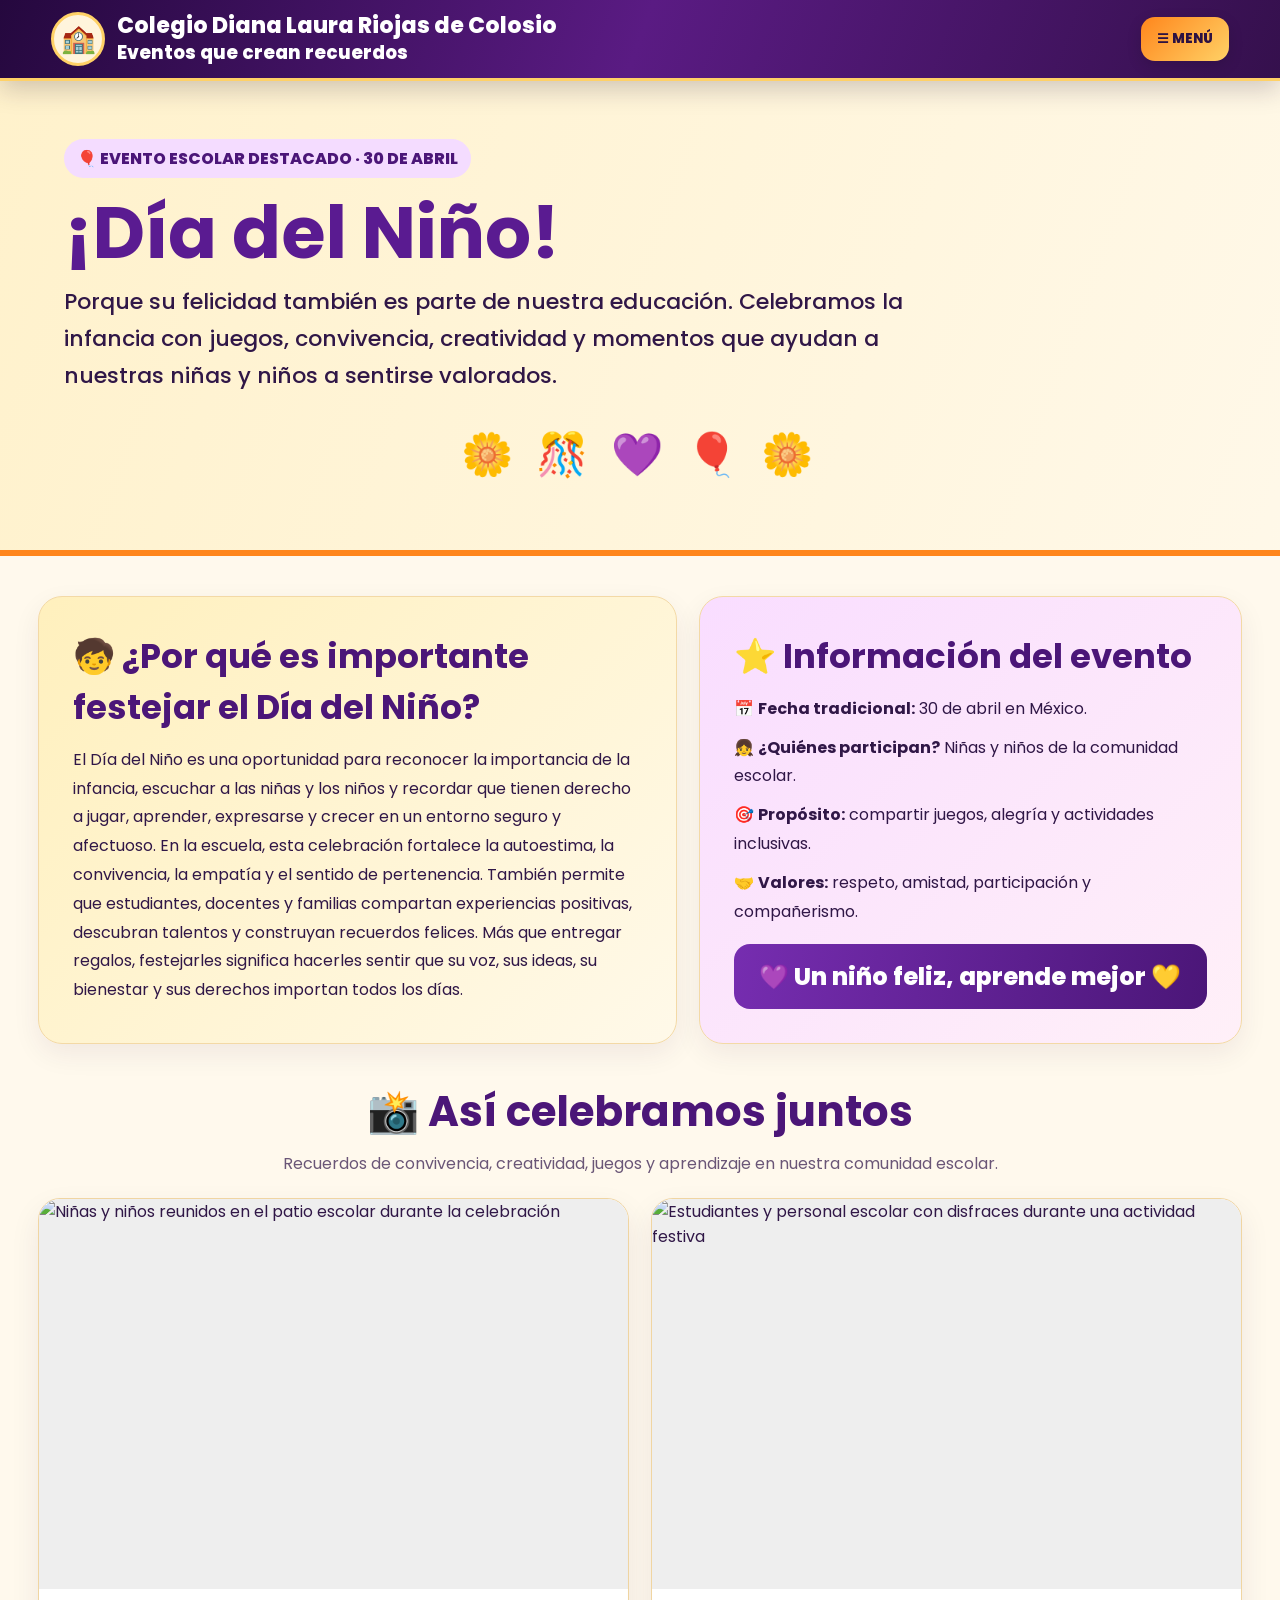
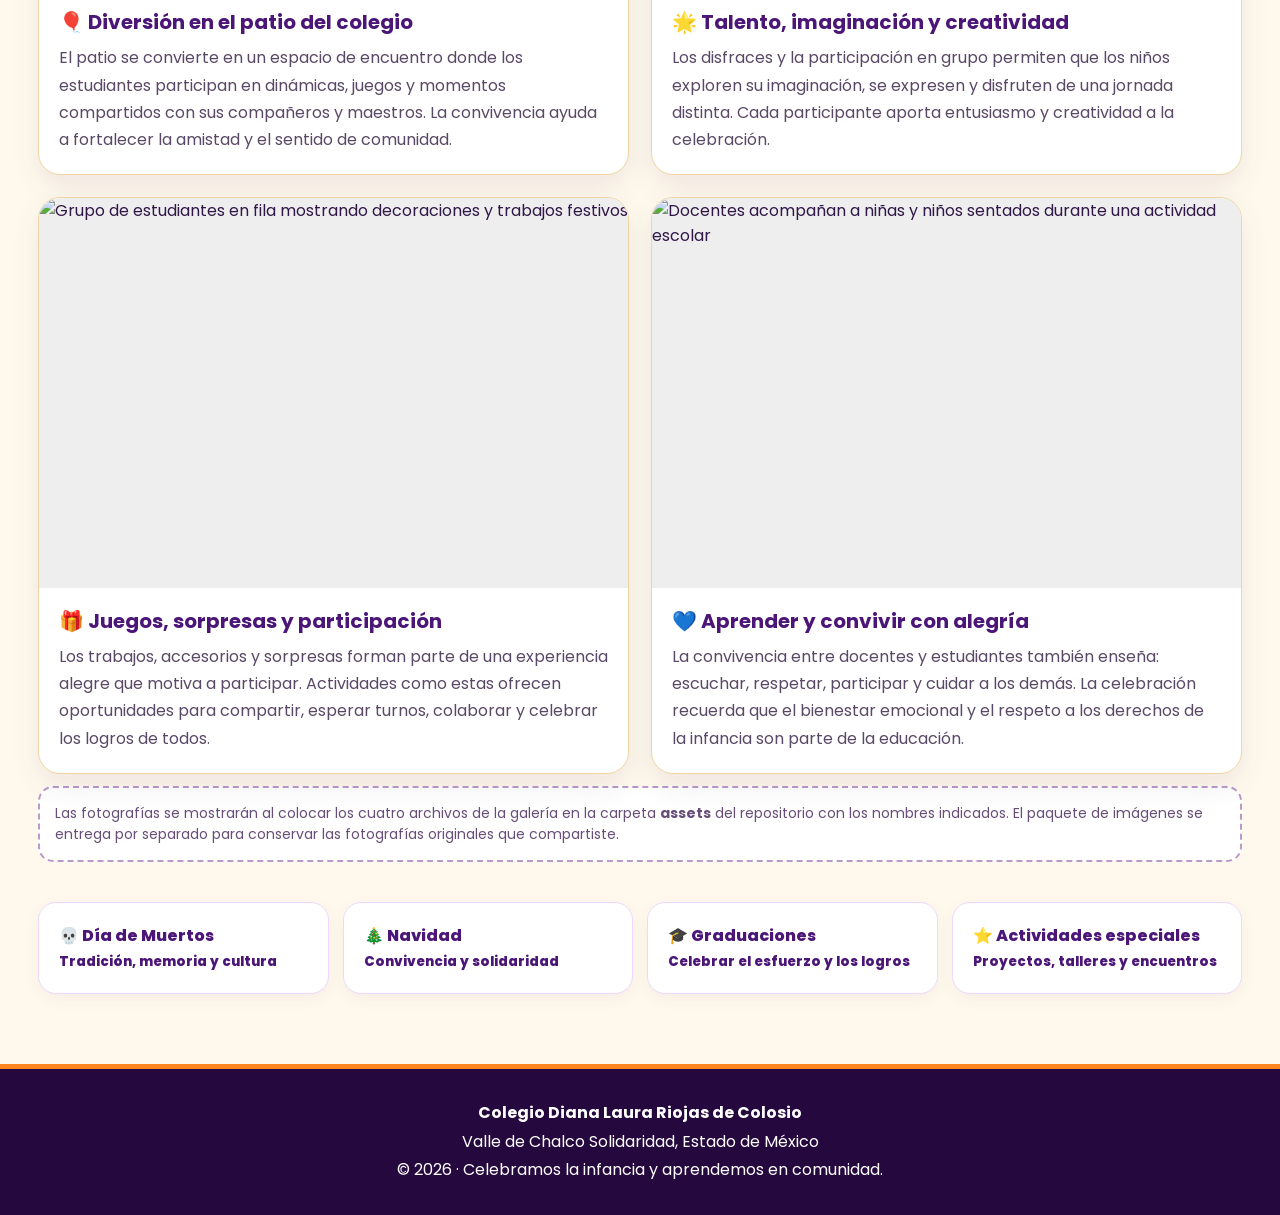
==== eventos.html @ a28da44f "Crear sección de eventos con Día del Niño y galería descriptiva" ====
<!DOCTYPE html>
<html lang="es">
<head>
<meta charset="UTF-8">
<meta name="viewport" content="width=device-width, initial-scale=1.0">
<meta name="description" content="Eventos escolares del Colegio Diana Laura Riojas de Colosio. Celebración del Día del Niño y actividades que fortalecen la convivencia.">
<title>Eventos escolares | Colegio Diana Laura Riojas de Colosio</title>
<link href="https://fonts.googleapis.com/css2?family=Poppins:wght@400;500;600;700;800&display=swap" rel="stylesheet">
<style>
:root{--morado:#4b1678;--morado2:#702db0;--naranja:#ff861c;--oro:#ffd166;--crema:#fff9ed;--texto:#301747}
*{box-sizing:border-box;margin:0;padding:0;font-family:Poppins,Arial,sans-serif;scroll-behavior:smooth}
body{background:var(--crema);color:var(--texto);overflow-x:hidden}
header{position:sticky;top:0;z-index:1000;display:flex;align-items:center;gap:16px;flex-wrap:wrap;padding:12px clamp(16px,4vw,55px);background:linear-gradient(110deg,#25083e,#5a1b83,#35104d);box-shadow:0 8px 24px #21153235;border-bottom:3px solid var(--oro)}
.brand{display:flex;align-items:center;gap:12px;color:white;font-weight:800;font-size:clamp(15px,2vw,22px);line-height:1.2;flex:1;min-width:200px}
.brand-mark{display:grid;place-items:center;width:54px;height:54px;border-radius:50%;background:#fff4dc;color:var(--morado);font-size:28px;border:3px solid var(--oro)}
.hamburger{border:0;border-radius:14px;padding:12px 16px;background:linear-gradient(135deg,var(--naranja),var(--oro));color:#2d1242;font-weight:800;cursor:pointer;box-shadow:0 5px 15px #0002}
nav{display:none;flex-basis:100%;align-items:stretch;gap:8px;padding:12px;background:#35104d;border:1px solid #ffffff30;border-radius:18px}
nav.open{display:flex;flex-direction:column}
nav>a,.dropbtn{display:block;width:100%;border:0;border-radius:10px;padding:12px 14px;text-align:left;text-decoration:none;color:white;background:transparent;font-weight:700;cursor:pointer}
nav>a:hover,.dropbtn:hover{background:#ffffff1c;color:var(--oro)}
.dropdown{position:relative}
.dropdown-content{display:none;background:#fffaf0;border:2px solid var(--oro);border-radius:12px;overflow:hidden;margin:4px 0 8px}
.dropdown-content.show{display:block}
.dropdown-content a{display:block;padding:11px 15px;text-decoration:none;color:#321849;font-weight:600}
.dropdown-content a:hover{background:#f4d9ff;color:#4b1678}
.hero{position:relative;overflow:hidden;padding:58px clamp(20px,5vw,70px) 64px;background:linear-gradient(110deg,#fff1c9ed,#fff8e8e8),url('https://images.pexels.com/photos/8613089/pexels-photo-8613089.jpeg?auto=compress&cs=tinysrgb&w=1800') center/cover;border-bottom:6px solid var(--naranja)}
.hero:after{content:"🌼 🎊 💜 🎈 🌼";display:block;text-align:center;font-size:clamp(25px,4vw,42px);margin-top:28px;letter-spacing:6px}
.kicker{display:inline-block;background:#f4dcff;color:var(--morado);padding:7px 13px;border-radius:999px;font-weight:800}
h1{font-size:clamp(38px,6vw,72px);line-height:1.05;color:#5a1b91;margin:17px 0 12px}
.hero p{font-size:clamp(17px,2vw,22px);max-width:850px;line-height:1.7;font-weight:500}
main{max-width:1500px;margin:auto;padding:30px clamp(14px,3vw,38px) 70px}
.event-intro{display:grid;grid-template-columns:minmax(0,1fr) minmax(280px,.85fr);gap:22px;margin:10px 0 28px}
.panel{border-radius:24px;padding:clamp(22px,3vw,34px);box-shadow:0 10px 28px #35104d12;border:1px solid #f3d9a6}
.panel h2{color:var(--morado);font-size:clamp(24px,3vw,34px);margin-bottom:13px}
.panel p,.panel li{line-height:1.8;font-size:16px}
.importancia{background:linear-gradient(135deg,#fff0bd,#fff9e9)}
.datos{background:linear-gradient(135deg,#f9ddff,#fff0f8)}
.datos ul{list-style:none;display:grid;gap:10px;margin-top:12px}
.slogan{margin-top:18px;padding:15px;text-align:center;background:linear-gradient(100deg,#762db0,#4b1678);color:white;border-radius:16px;font-size:clamp(18px,2vw,24px);font-weight:800}
.gallery-heading{text-align:center;margin:36px 0 22px}
.gallery-heading h2{font-size:clamp(28px,4vw,42px);color:var(--morado)}
.gallery-heading p{margin-top:8px;color:#6a5677}
.gallery{display:grid;grid-template-columns:repeat(2,minmax(0,1fr));gap:22px}
.photo-card{overflow:hidden;border-radius:22px;background:white;border:1px solid #f0d5a2;box-shadow:0 12px 30px #35104d14;transition:transform .25s,box-shadow .25s}
.photo-card:hover{transform:translateY(-5px);box-shadow:0 18px 36px #35104d25}
.photo-card img{display:block;width:100%;height:clamp(220px,32vw,390px);object-fit:cover;background:#eee}
.caption{padding:18px 20px 21px}
.caption h3{font-size:20px;color:var(--morado);margin-bottom:7px}
.caption p{line-height:1.7;color:#594866}
.event-placeholder{border:2px dashed #b99acb;background:#fff;border-radius:15px;padding:15px;color:#674d78;margin-top:12px;font-size:14px}
.more-events{margin-top:40px;display:grid;grid-template-columns:repeat(auto-fit,minmax(190px,1fr));gap:14px}
.more-events a{display:block;padding:20px;border-radius:18px;text-decoration:none;color:var(--morado);font-weight:800;background:#fff;border:1px solid #efd7ff;box-shadow:0 5px 16px #35104d0d}
.more-events a:hover{background:#f3e2ff}
footer{text-align:center;background:#25083e;color:#fff;padding:30px 18px;border-top:5px solid var(--naranja);line-height:1.8}
@media(max-width:760px){.event-intro{grid-template-columns:1fr}.gallery{grid-template-columns:1fr}.hero{padding-top:38px}.photo-card img{height:auto;max-height:440px;min-height:220px;object-fit:cover}}
</style>
</head>
<body>
<header>
  <div class="brand"><div class="brand-mark">🏫</div><div>Colegio Diana Laura Riojas de Colosio<br><small>Eventos que crean recuerdos</small></div></div>
  <button class="hamburger" id="hamburger" type="button" aria-expanded="false" onclick="toggleMainMenu()">☰ MENÚ</button>
  <nav id="mainNav" aria-label="Menú principal">
    <a href="index.html">🏠 Inicio</a>
    <div class="dropdown"><button class="dropbtn" type="button" onclick="toggleDrop('levelsMenu')">🎓 Niveles ▾</button>
      <div class="dropdown-content" id="levelsMenu"><a href="kinder.html">🎈 Kinder</a><a href="primaria.html">📚 Primaria</a><a href="secundaria.html">🎓 Secundaria</a></div>
    </div>
    <div class="dropdown"><button class="dropbtn" type="button" onclick="toggleDrop('eventsMenu')">🎉 Eventos ▾</button>
      <div class="dropdown-content show" id="eventsMenu"><a href="#dia-del-nino">🎉 Día del Niño</a><a href="#dia-de-muertos">💀 Día de Muertos</a><a href="#navidad">🎄 Navidad</a><a href="#graduaciones">🎓 Graduaciones</a><a href="#especiales">⭐ Actividades especiales</a></div>
    </div>
    <a href="#galeria">🖼️ Galería</a><a href="#contacto">✉️ Contacto</a>
  </nav>
</header>
<section class="hero" id="dia-del-nino">
  <span class="kicker">🎈 EVENTO ESCOLAR DESTACADO · 30 DE ABRIL</span>
  <h1>¡Día del Niño!</h1>
  <p>Porque su felicidad también es parte de nuestra educación. Celebramos la infancia con juegos, convivencia, creatividad y momentos que ayudan a nuestras niñas y niños a sentirse valorados.</p>
</section>
<main>
  <section class="event-intro">
    <article class="panel importancia">
      <h2>🧒 ¿Por qué es importante festejar el Día del Niño?</h2>
      <p>El Día del Niño es una oportunidad para reconocer la importancia de la infancia, escuchar a las niñas y los niños y recordar que tienen derecho a jugar, aprender, expresarse y crecer en un entorno seguro y afectuoso. En la escuela, esta celebración fortalece la autoestima, la convivencia, la empatía y el sentido de pertenencia. También permite que estudiantes, docentes y familias compartan experiencias positivas, descubran talentos y construyan recuerdos felices. Más que entregar regalos, festejarles significa hacerles sentir que su voz, sus ideas, su bienestar y sus derechos importan todos los días.</p>
    </article>
    <article class="panel datos">
      <h2>⭐ Información del evento</h2>
      <ul><li>📅 <strong>Fecha tradicional:</strong> 30 de abril en México.</li><li>👧 <strong>¿Quiénes participan?</strong> Niñas y niños de la comunidad escolar.</li><li>🎯 <strong>Propósito:</strong> compartir juegos, alegría y actividades inclusivas.</li><li>🤝 <strong>Valores:</strong> respeto, amistad, participación y compañerismo.</li></ul>
      <div class="slogan">💜 Un niño feliz, aprende mejor 💛</div>
    </article>
  </section>
  <section id="galeria">
    <div class="gallery-heading"><h2>📸 Así celebramos juntos</h2><p>Recuerdos de convivencia, creatividad, juegos y aprendizaje en nuestra comunidad escolar.</p></div>
    <div class="gallery">
      <article class="photo-card"><img src="assets/dia-nino-1.jpg" alt="Niñas y niños reunidos en el patio escolar durante la celebración" loading="lazy"><div class="caption"><h3>🎈 Diversión en el patio del colegio</h3><p>El patio se convierte en un espacio de encuentro donde los estudiantes participan en dinámicas, juegos y momentos compartidos con sus compañeros y maestros. La convivencia ayuda a fortalecer la amistad y el sentido de comunidad.</p></div></article>
      <article class="photo-card"><img src="assets/dia-nino-2.jpg" alt="Estudiantes y personal escolar con disfraces durante una actividad festiva" loading="lazy"><div class="caption"><h3>🌟 Talento, imaginación y creatividad</h3><p>Los disfraces y la participación en grupo permiten que los niños exploren su imaginación, se expresen y disfruten de una jornada distinta. Cada participante aporta entusiasmo y creatividad a la celebración.</p></div></article>
      <article class="photo-card"><img src="assets/dia-nino-3.jpg" alt="Grupo de estudiantes en fila mostrando decoraciones y trabajos festivos" loading="lazy"><div class="caption"><h3>🎁 Juegos, sorpresas y participación</h3><p>Los trabajos, accesorios y sorpresas forman parte de una experiencia alegre que motiva a participar. Actividades como estas ofrecen oportunidades para compartir, esperar turnos, colaborar y celebrar los logros de todos.</p></div></article>
      <article class="photo-card"><img src="assets/dia-nino-4.jpg" alt="Docentes acompañan a niñas y niños sentados durante una actividad escolar" loading="lazy"><div class="caption"><h3>💙 Aprender y convivir con alegría</h3><p>La convivencia entre docentes y estudiantes también enseña: escuchar, respetar, participar y cuidar a los demás. La celebración recuerda que el bienestar emocional y el respeto a los derechos de la infancia son parte de la educación.</p></div></article>
    </div>
    <p class="event-placeholder">Las fotografías se mostrarán al colocar los cuatro archivos de la galería en la carpeta <strong>assets</strong> del repositorio con los nombres indicados. El paquete de imágenes se entrega por separado para conservar las fotografías originales que compartiste.</p>
  </section>
  <section class="more-events" aria-label="Otras categorías de eventos">
    <a id="dia-de-muertos" href="#dia-de-muertos">💀 Día de Muertos<br><small>Tradición, memoria y cultura</small></a>
    <a id="navidad" href="#navidad">🎄 Navidad<br><small>Convivencia y solidaridad</small></a>
    <a id="graduaciones" href="#graduaciones">🎓 Graduaciones<br><small>Celebrar el esfuerzo y los logros</small></a>
    <a id="especiales" href="#especiales">⭐ Actividades especiales<br><small>Proyectos, talleres y encuentros</small></a>
  </section>
</main>
<footer id="contacto"><strong>Colegio Diana Laura Riojas de Colosio</strong><br>Valle de Chalco Solidaridad, Estado de México<br>© 2026 · Celebramos la infancia y aprendemos en comunidad.</footer>
<script>
function toggleMainMenu(){var n=document.getElementById('mainNav'),b=document.getElementById('hamburger'),open=n.classList.toggle('open');b.setAttribute('aria-expanded',String(open))}
function toggleDrop(id){var m=document.getElementById(id),was=m.classList.contains('show');document.querySelectorAll('.dropdown-content').forEach(function(x){x.classList.remove('show')});if(!was)m.classList.add('show')}
document.addEventListener('click',function(e){if(!e.target.closest('nav'))document.querySelectorAll('.dropdown-content').forEach(function(x){x.classList.remove('show')})});
</script>
</body></html>
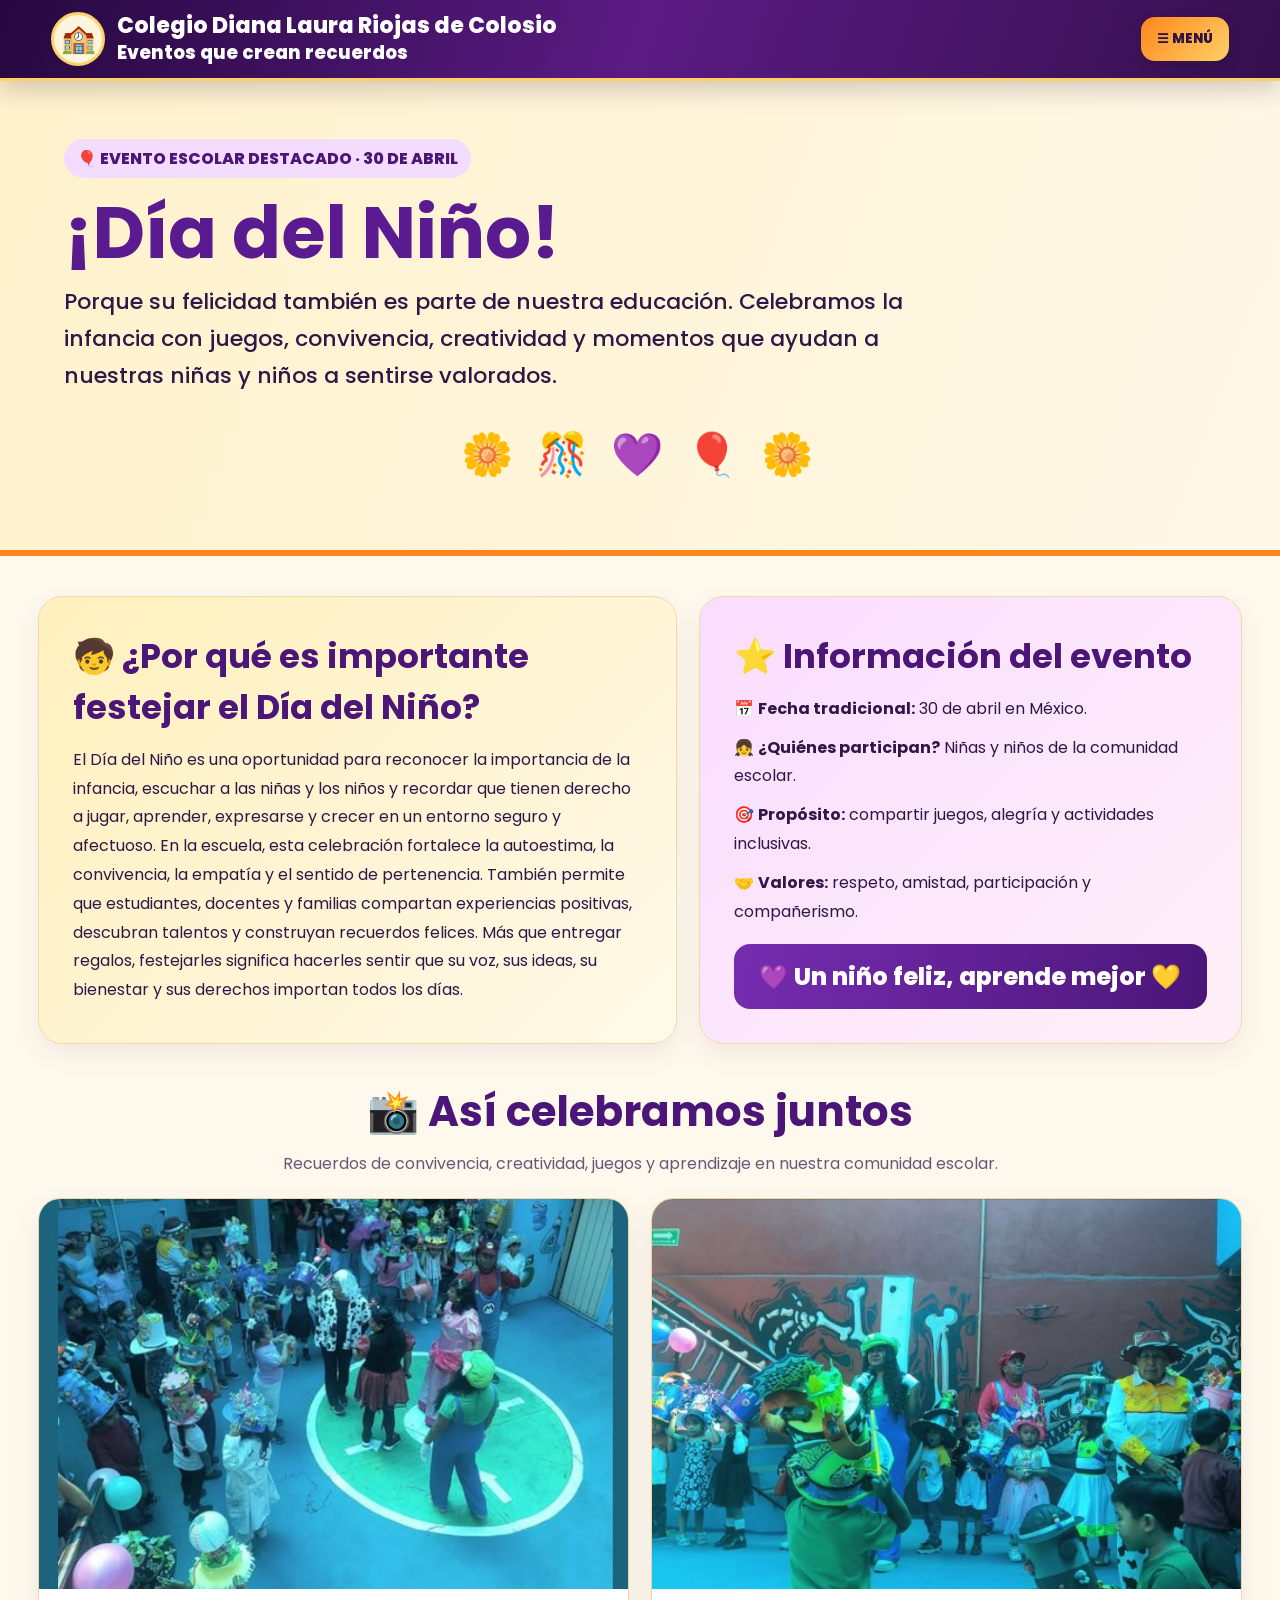
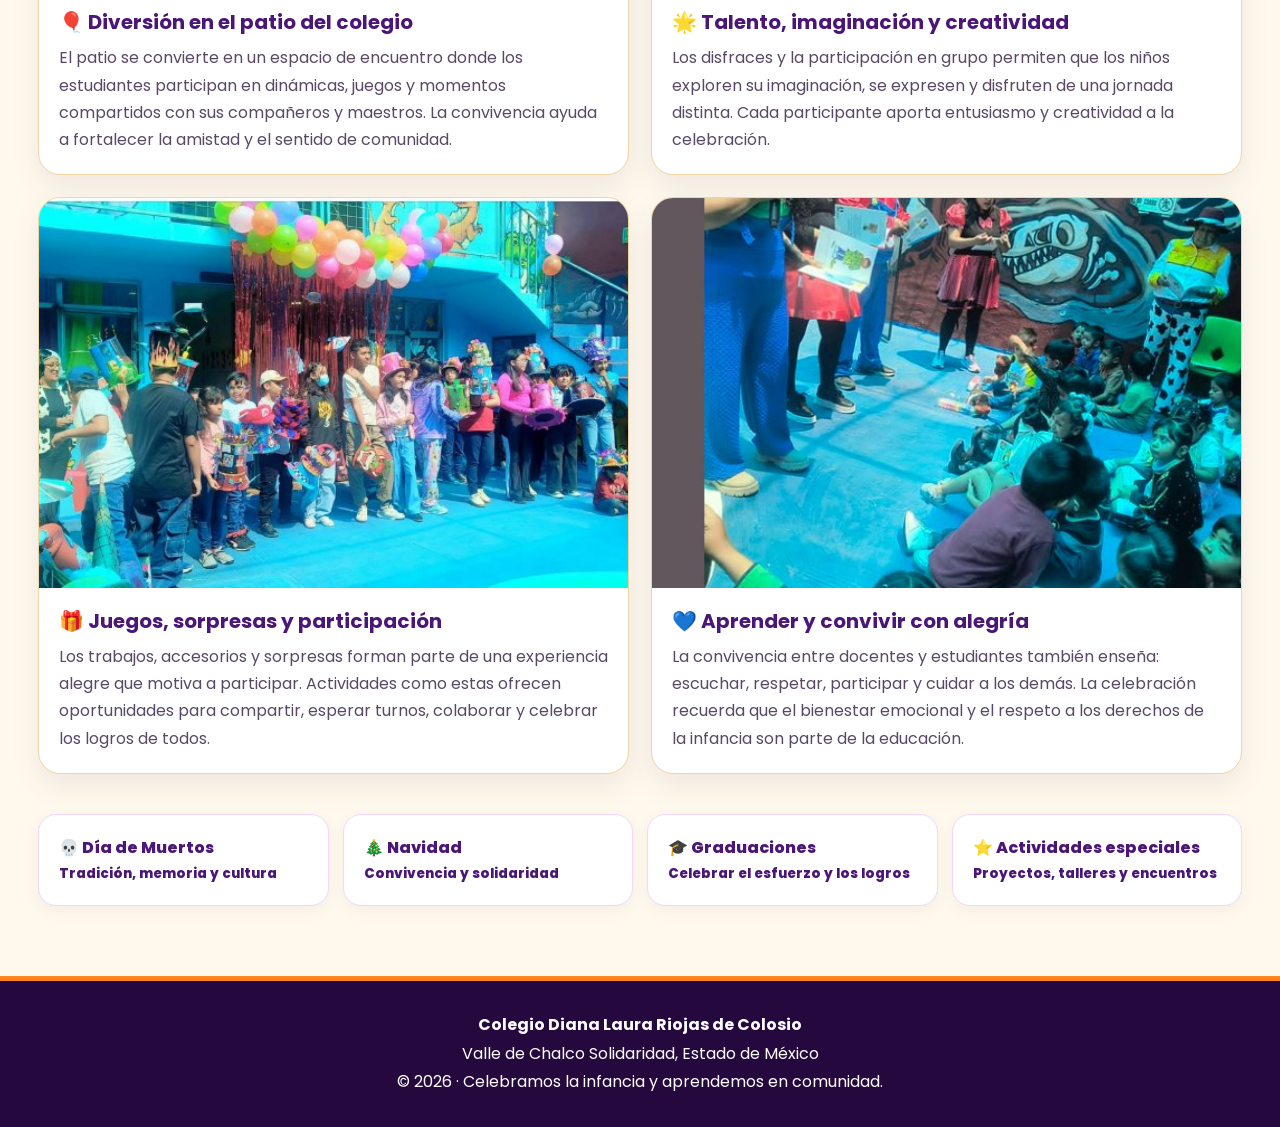
==== commit ece45b99: "Quitar aviso de fotografías pendientes en la galería" ====
--- a/eventos.html
+++ b/eventos.html
@@ -95,7 +95,7 @@
       <article class="photo-card"><img src="assets/dia-nino-3.jpg" alt="Grupo de estudiantes en fila mostrando decoraciones y trabajos festivos" loading="lazy"><div class="caption"><h3>🎁 Juegos, sorpresas y participación</h3><p>Los trabajos, accesorios y sorpresas forman parte de una experiencia alegre que motiva a participar. Actividades como estas ofrecen oportunidades para compartir, esperar turnos, colaborar y celebrar los logros de todos.</p></div></article>
       <article class="photo-card"><img src="assets/dia-nino-4.jpg" alt="Docentes acompañan a niñas y niños sentados durante una actividad escolar" loading="lazy"><div class="caption"><h3>💙 Aprender y convivir con alegría</h3><p>La convivencia entre docentes y estudiantes también enseña: escuchar, respetar, participar y cuidar a los demás. La celebración recuerda que el bienestar emocional y el respeto a los derechos de la infancia son parte de la educación.</p></div></article>
     </div>
-    <p class="event-placeholder">Las fotografías se mostrarán al colocar los cuatro archivos de la galería en la carpeta <strong>assets</strong> del repositorio con los nombres indicados. El paquete de imágenes se entrega por separado para conservar las fotografías originales que compartiste.</p>
+    
   </section>
   <section class="more-events" aria-label="Otras categorías de eventos">
     <a id="dia-de-muertos" href="#dia-de-muertos">💀 Día de Muertos<br><small>Tradición, memoria y cultura</small></a>
